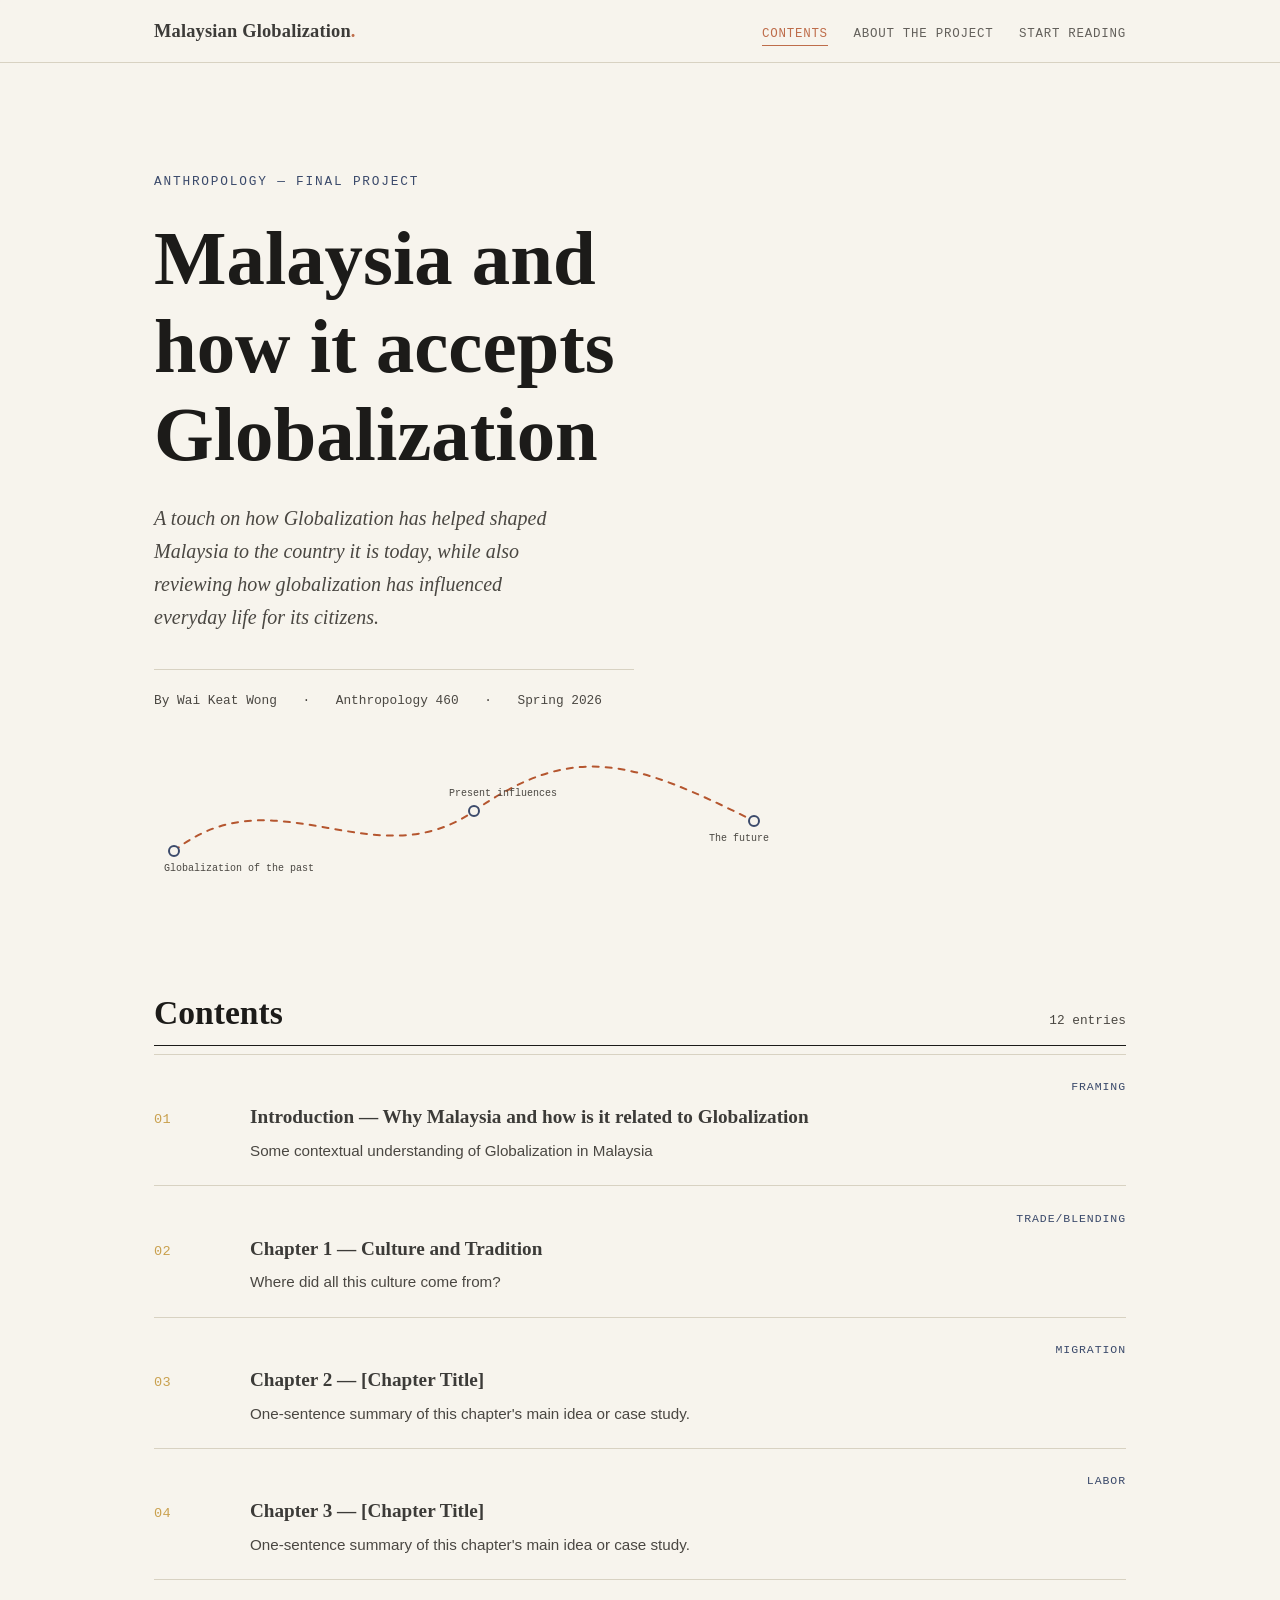
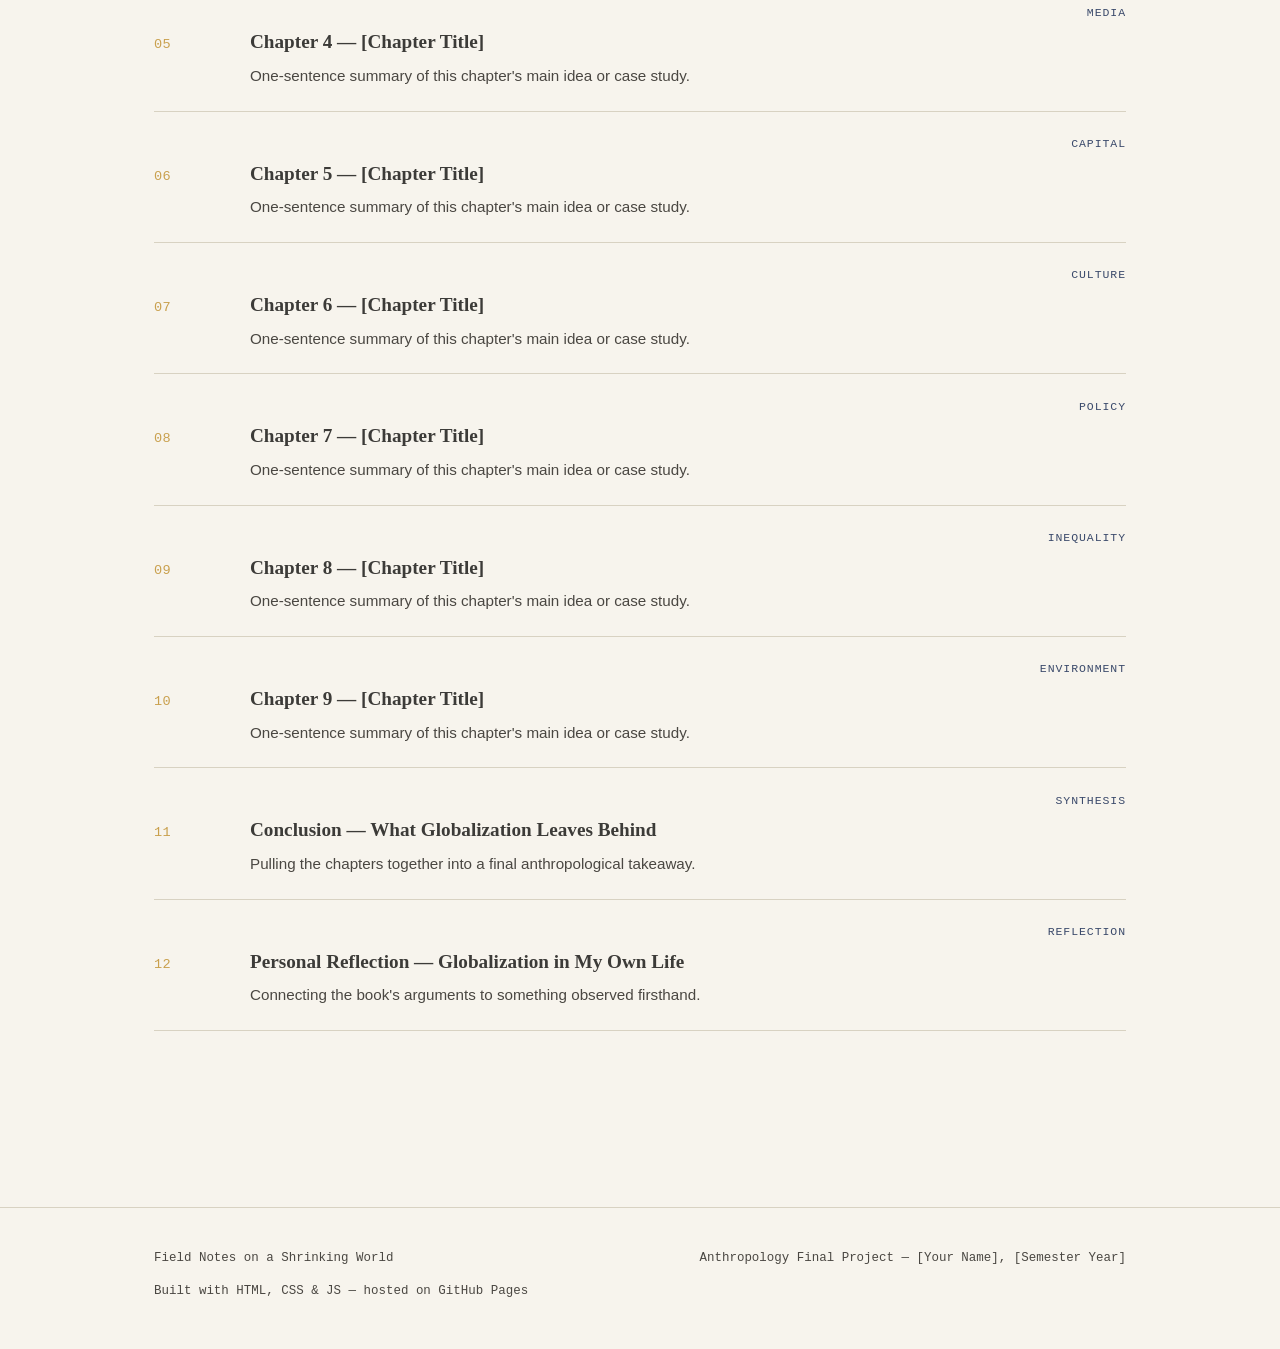
==== index.html @ 64d81453 "First Commit" ====
<!DOCTYPE html>
<html lang="en">
<head>
  <meta charset="UTF-8">
  <meta name="viewport" content="width=device-width, initial-scale=1.0">
  <title>Field Notes on a Shrinking World — A Globalization Reader</title>
  <meta name="description" content="An anthropology project tracing globalization through [Book Title], chapter by chapter.">
  <link rel="stylesheet" href="css/style.css">
</head>
<body>

  <!-- ============== HEADER ============== -->
  <header class="site-header">
    <div class="site-header__inner">
      <a href="index.html" class="site-header__mark">Malaysian Globalization<span>.</span></a>
      <nav class="site-nav" aria-label="Main navigation">
        <a href="index.html" aria-current="page">Contents</a>
        <a href="about.html">About the Project</a>
        <a href="pages/chapter-01.html">Start Reading</a>
      </nav>
    </div>
  </header>

  <!-- ============== HERO ============== -->
  <section class="hero">
    <span class="hero__eyebrow">Anthropology — Final Project</span>
    <h1>Malaysia and how it accepts Globalization</h1>
    <p class="lede">
      A touch on how Globalization has helped shaped Malaysia to the country it is today, while also reviewing how globalization
      has influenced everyday life for its citizens.
    </p>

    <div class="hero__meta">
      <span>By Wai Keat Wong</span>
      <span>·</span>
      <span>Anthropology 460</span>
      <span>·</span>
      <span>Spring 2026</span>
    </div>

    <!-- SIGNATURE ELEMENT: animated trade-route line.
         Purely decorative — replace stop labels with anything,
         or delete this whole .route-line-wrap block if you'd
         rather not have it. -->
    <div class="route-line-wrap">
      <svg class="route-line" viewBox="0 0 640 140" width="100%" height="140" aria-hidden="true">
        <path d="M 20 100 C 120 20, 220 130, 320 60 S 480 10, 600 70" />
        <circle cx="20" cy="100" r="5"></circle>
        <circle cx="320" cy="60" r="5"></circle>
        <circle cx="600" cy="70" r="5"></circle>
        <text x="10" y="120">Globalization of the past</text>
        <text x="295" y="45">Present influences</text>
        <text x="555" y="90">The future</text>
      </svg>
    </div>
  </section>

  <!-- ============== TABLE OF CONTENTS ============== -->
  <section class="toc">
    <div class="toc__heading">
      <h2>Contents</h2>
      <span class="toc__count">12 entries</span>
    </div>

    <div class="entry-list">

      <!-- ===========================================================
           ENTRY ROW TEMPLATE — copy this block for each chapter/post.
           - coord: any short label (page range, chapter no., date)
           - title: links to the post's html file in /pages/
           - dek: one-sentence summary of what the entry covers
           - tag: a short theme label (Trade, Migration, Media, etc.)
           =========================================================== */ -->

      <div class="entry-row">
        <span class="entry-row__coord">01</span>
        <div>
          <h3 class="entry-row__title"><a href="pages/chapter-01.html">Introduction — Why Malaysia and how is it related to Globalization</a></h3>
          <p class="entry-row__dek">Some contextual understanding of Globalization in Malaysia</p>
        </div>
        <span class="entry-row__tag">Framing</span>
      </div>

      <div class="entry-row">
        <span class="entry-row__coord">02</span>
        <div>
          <h3 class="entry-row__title"><a href="pages/chapter-02.html">Chapter 1 — Culture and Tradition</a></h3>
          <p class="entry-row__dek">Where did all this culture come from?</p>
        </div>
        <span class="entry-row__tag">Trade/Blending</span>
      </div>

      <div class="entry-row">
        <span class="entry-row__coord">03</span>
        <div>
          <h3 class="entry-row__title"><a href="pages/chapter-03.html">Chapter 2 — [Chapter Title]</a></h3>
          <p class="entry-row__dek">One-sentence summary of this chapter's main idea or case study.</p>
        </div>
        <span class="entry-row__tag">Migration</span>
      </div>

      <div class="entry-row">
        <span class="entry-row__coord">04</span>
        <div>
          <h3 class="entry-row__title"><a href="pages/chapter-04.html">Chapter 3 — [Chapter Title]</a></h3>
          <p class="entry-row__dek">One-sentence summary of this chapter's main idea or case study.</p>
        </div>
        <span class="entry-row__tag">Labor</span>
      </div>

      <div class="entry-row">
        <span class="entry-row__coord">05</span>
        <div>
          <h3 class="entry-row__title"><a href="pages/chapter-05.html">Chapter 4 — [Chapter Title]</a></h3>
          <p class="entry-row__dek">One-sentence summary of this chapter's main idea or case study.</p>
        </div>
        <span class="entry-row__tag">Media</span>
      </div>

      <div class="entry-row">
        <span class="entry-row__coord">06</span>
        <div>
          <h3 class="entry-row__title"><a href="pages/chapter-06.html">Chapter 5 — [Chapter Title]</a></h3>
          <p class="entry-row__dek">One-sentence summary of this chapter's main idea or case study.</p>
        </div>
        <span class="entry-row__tag">Capital</span>
      </div>

      <div class="entry-row">
        <span class="entry-row__coord">07</span>
        <div>
          <h3 class="entry-row__title"><a href="pages/chapter-07.html">Chapter 6 — [Chapter Title]</a></h3>
          <p class="entry-row__dek">One-sentence summary of this chapter's main idea or case study.</p>
        </div>
        <span class="entry-row__tag">Culture</span>
      </div>

      <div class="entry-row">
        <span class="entry-row__coord">08</span>
        <div>
          <h3 class="entry-row__title"><a href="pages/chapter-08.html">Chapter 7 — [Chapter Title]</a></h3>
          <p class="entry-row__dek">One-sentence summary of this chapter's main idea or case study.</p>
        </div>
        <span class="entry-row__tag">Policy</span>
      </div>

      <div class="entry-row">
        <span class="entry-row__coord">09</span>
        <div>
          <h3 class="entry-row__title"><a href="pages/chapter-09.html">Chapter 8 — [Chapter Title]</a></h3>
          <p class="entry-row__dek">One-sentence summary of this chapter's main idea or case study.</p>
        </div>
        <span class="entry-row__tag">Inequality</span>
      </div>

      <div class="entry-row">
        <span class="entry-row__coord">10</span>
        <div>
          <h3 class="entry-row__title"><a href="pages/chapter-10.html">Chapter 9 — [Chapter Title]</a></h3>
          <p class="entry-row__dek">One-sentence summary of this chapter's main idea or case study.</p>
        </div>
        <span class="entry-row__tag">Environment</span>
      </div>

      <div class="entry-row">
        <span class="entry-row__coord">11</span>
        <div>
          <h3 class="entry-row__title"><a href="pages/chapter-11.html">Conclusion — What Globalization Leaves Behind</a></h3>
          <p class="entry-row__dek">Pulling the chapters together into a final anthropological takeaway.</p>
        </div>
        <span class="entry-row__tag">Synthesis</span>
      </div>

      <div class="entry-row">
        <span class="entry-row__coord">12</span>
        <div>
          <h3 class="entry-row__title"><a href="pages/chapter-12.html">Personal Reflection — Globalization in My Own Life</a></h3>
          <p class="entry-row__dek">Connecting the book's arguments to something observed firsthand.</p>
        </div>
        <span class="entry-row__tag">Reflection</span>
      </div>

      <!-- Need more entries? Copy any .entry-row block above,
           paste it here, and update the coord/title/dek/tag/href. -->

    </div>
  </section>

  <!-- ============== FOOTER ============== -->
  <footer class="site-footer">
    <div class="wrap-wide">
      <span>Field Notes on a Shrinking World</span>
      <span>Anthropology Final Project — [Your Name], [Semester Year]</span>
      <span>Built with HTML, CSS &amp; JS — hosted on GitHub Pages</span>
    </div>
  </footer>

  <script src="js/main.js"></script>
</body>
</html>
---- css/style.css ----
/* ============================================================
   GLOBALIZATION FIELD JOURNAL — STYLESHEET
   ============================================================
   Everything you'll want to tweak lives in :root at the top.
   Change a color or font there and it updates everywhere.

   TABLE OF CONTENTS
   1. Design tokens (colors, fonts, spacing)
   2. Reset & base styles
   3. Layout (header, nav, footer, containers)
   4. Typography
   5. Hero section (homepage)
   6. Route line animation (the signature visual)
   7. Index rail (the side "coordinates" navigation)
   8. Entry / chapter cards
   9. Single post page styles
   10. Images & captions
   11. Pull quotes & callouts
   12. Footnotes & citations
   13. Responsive rules
   ============================================================ */


/* ---------- 1. DESIGN TOKENS ---------- */
:root {
  /* Colors — named after the subject: paper, ink, indigo dye, rust/spice, gold thread */
  --paper:        #F7F4ED;
  --paper-dim:    #EFEAE0;
  --ink:          #1C1B19;
  --ink-soft:     #4A4742;
  --indigo:       #3B4A6B;
  --indigo-deep:  #28334B;
  --rust:         #B5562F;
  --gold:         #C9A04E;
  --line:         #D8D2C2;

  /* Type */
  --font-display: "Iowan Old Style", "Palatino Linotype", Georgia, "Times New Roman", serif;
  --font-body:    "Avenir Next", "Segoe UI", Helvetica, Arial, sans-serif;
  --font-mono:    "JetBrains Mono", "Courier New", monospace;

  /* Type scale */
  --step-hero:    clamp(2.8rem, 6vw, 5.2rem);
  --step-h1:      clamp(2rem, 4vw, 3rem);
  --step-h2:      clamp(1.5rem, 2.8vw, 2.1rem);
  --step-h3:      1.3rem;
  --step-body:    1.08rem;
  --step-small:   0.85rem;

  /* Spacing */
  --gutter:       clamp(1.5rem, 5vw, 4rem);
  --max-width:    760px;
  --max-width-wide: 1100px;

  /* Misc */
  --radius:       2px;
  --speed:        0.3s;
}

/* Respect reduced-motion preference */
@media (prefers-reduced-motion: reduce) {
  *, *::before, *::after {
    animation-duration: 0.001ms !important;
    animation-iteration-count: 1 !important;
    transition-duration: 0.001ms !important;
    scroll-behavior: auto !important;
  }
}


/* ---------- 2. RESET & BASE ---------- */
* { margin: 0; padding: 0; box-sizing: border-box; }

html {
  scroll-behavior: smooth;
}

body {
  background: var(--paper);
  color: var(--ink);
  font-family: var(--font-body);
  font-size: var(--step-body);
  line-height: 1.65;
  -webkit-font-smoothing: antialiased;
}

img { max-width: 100%; display: block; }

a {
  color: var(--indigo);
  text-decoration: none;
  border-bottom: 1px solid currentColor;
  opacity: 0.85;
  transition: opacity var(--speed);
}
a:hover, a:focus-visible { opacity: 1; }

/* Visible focus ring for keyboard nav — accessibility floor */
a:focus-visible,
button:focus-visible,
[tabindex]:focus-visible {
  outline: 2px solid var(--rust);
  outline-offset: 3px;
}

ul, ol { list-style: none; }


/* ---------- 3. LAYOUT ---------- */
.wrap {
  max-width: var(--max-width);
  margin: 0 auto;
  padding: 0 var(--gutter);
}

.wrap-wide {
  max-width: var(--max-width-wide);
  margin: 0 auto;
  padding: 0 var(--gutter);
}

/* Site header */
.site-header {
  position: sticky;
  top: 0;
  z-index: 50;
  background: rgba(247, 244, 237, 0.92);
  backdrop-filter: blur(6px);
  border-bottom: 1px solid var(--line);
}

.site-header__inner {
  max-width: var(--max-width-wide);
  margin: 0 auto;
  padding: 1rem var(--gutter);
  display: flex;
  align-items: baseline;
  justify-content: space-between;
  gap: 1rem;
}

.site-header__mark {
  font-family: var(--font-display);
  font-size: 1.15rem;
  font-weight: 600;
  letter-spacing: 0.01em;
  color: var(--ink);
  border-bottom: none;
}
.site-header__mark span {
  color: var(--rust);
}

.site-nav {
  display: flex;
  gap: 1.6rem;
  font-family: var(--font-mono);
  font-size: 0.78rem;
  letter-spacing: 0.06em;
  text-transform: uppercase;
}
.site-nav a {
  color: var(--ink-soft);
  border-bottom: 1px solid transparent;
}
.site-nav a:hover,
.site-nav a[aria-current="page"] {
  color: var(--rust);
  border-bottom-color: var(--rust);
}

/* Footer */
.site-footer {
  border-top: 1px solid var(--line);
  margin-top: 6rem;
  padding: 2.5rem var(--gutter) 3rem;
  font-family: var(--font-mono);
  font-size: 0.78rem;
  color: var(--ink-soft);
}
.site-footer .wrap-wide {
  display: flex;
  flex-wrap: wrap;
  gap: 0.75rem 2rem;
  justify-content: space-between;
}


/* ---------- 4. TYPOGRAPHY ---------- */
h1, h2, h3, h4 {
  font-family: var(--font-display);
  color: var(--ink);
  line-height: 1.15;
  font-weight: 600;
}

h1 { font-size: var(--step-h1); margin-bottom: 1rem; }
h2 {
  font-size: var(--step-h2);
  margin: 2.6rem 0 1rem;
  padding-top: 0.4rem;
}
h3 { font-size: var(--step-h3); margin: 1.8rem 0 0.6rem; }

p { margin-bottom: 1.3rem; }
p:last-child { margin-bottom: 0; }

.eyebrow {
  font-family: var(--font-mono);
  font-size: 0.78rem;
  letter-spacing: 0.12em;
  text-transform: uppercase;
  color: var(--rust);
  display: block;
  margin-bottom: 0.6rem;
}

.lede {
  font-size: 1.25rem;
  color: var(--ink-soft);
  font-family: var(--font-display);
  font-style: italic;
}


/* ---------- 5. HERO (homepage) ---------- */
.hero {
  position: relative;
  padding: clamp(4rem, 12vh, 7rem) var(--gutter) clamp(3rem, 8vh, 5rem);
  max-width: var(--max-width-wide);
  margin: 0 auto;
  overflow: hidden;
}

.hero__eyebrow {
  font-family: var(--font-mono);
  font-size: 0.8rem;
  letter-spacing: 0.14em;
  text-transform: uppercase;
  color: var(--indigo);
  margin-bottom: 1.4rem;
  display: block;
}

.hero h1 {
  font-size: var(--step-hero);
  max-width: 14ch;
  margin-bottom: 1.4rem;
}

.hero p.lede {
  max-width: 42ch;
  margin-bottom: 2.2rem;
}

.hero__meta {
  display: flex;
  flex-wrap: wrap;
  gap: 0.4rem 1.6rem;
  font-family: var(--font-mono);
  font-size: 0.8rem;
  color: var(--ink-soft);
  border-top: 1px solid var(--line);
  padding-top: 1.2rem;
  max-width: 30rem;
}


/* ---------- 6. ROUTE LINE (signature animation) ----------
   An SVG path that draws itself on load, like a trade route
   being traced across a map. Lives behind/beside the hero text. */
.route-line-wrap {
  margin-top: 2.5rem;
  max-width: 640px;
}

.route-line path {
  fill: none;
  stroke: var(--rust);
  stroke-width: 2;
  stroke-linecap: round;
  stroke-dasharray: 6 7;
  stroke-dashoffset: 1000;
  animation: draw-route 2.6s ease-out forwards;
}

.route-line circle {
  fill: var(--paper);
  stroke: var(--indigo);
  stroke-width: 2;
  opacity: 0;
  animation: fade-in-dot 0.4s ease-out forwards;
}
.route-line circle:nth-of-type(1) { animation-delay: 0.1s; }
.route-line circle:nth-of-type(2) { animation-delay: 1.2s; }
.route-line circle:nth-of-type(3) { animation-delay: 2.3s; }

.route-line text {
  font-family: var(--font-mono);
  font-size: 10px;
  fill: var(--ink-soft);
  opacity: 0;
  animation: fade-in-dot 0.4s ease-out forwards;
}
.route-line text:nth-of-type(1) { animation-delay: 0.3s; }
.route-line text:nth-of-type(2) { animation-delay: 1.4s; }
.route-line text:nth-of-type(3) { animation-delay: 2.5s; }

@keyframes draw-route {
  to { stroke-dashoffset: 0; }
}
@keyframes fade-in-dot {
  to { opacity: 1; }
}


/* ---------- 7. INDEX RAIL (side coordinates nav) ----------
   A running list of entries down the side of the page, styled
   like longitude/latitude markers or a card catalog. Used on
   the homepage / table of contents. */
.toc {
  max-width: var(--max-width-wide);
  margin: 0 auto;
  padding: 1rem var(--gutter) 5rem;
}

.toc__heading {
  display: flex;
  align-items: baseline;
  justify-content: space-between;
  border-bottom: 1px solid var(--ink);
  padding-bottom: 0.8rem;
  margin-bottom: 0.5rem;
}
.toc__heading h2 { margin: 0; }
.toc__count {
  font-family: var(--font-mono);
  font-size: 0.8rem;
  color: var(--ink-soft);
}

.entry-list {
  border-top: 1px solid var(--line);
}

.entry-row {
  display: grid;
  grid-template-columns: 4.5rem 1fr auto;
  gap: 1.5rem;
  align-items: baseline;
  padding: 1.4rem 0;
  border-bottom: 1px solid var(--line);
  transition: padding-left var(--speed);
}

.entry-row:hover {
  padding-left: 0.5rem;
  border-bottom-color: var(--rust);
}

.entry-row__coord {
  font-family: var(--font-mono);
  font-size: 0.85rem;
  color: var(--gold);
  letter-spacing: 0.02em;
}

.entry-row__title {
  font-family: var(--font-display);
  font-size: 1.2rem;
  color: var(--ink);
}
.entry-row__title a {
  border-bottom: none;
  color: inherit;
}
.entry-row__title a:hover { color: var(--rust); }

.entry-row__dek {
  font-size: 0.95rem;
  color: var(--ink-soft);
  margin-top: 0.3rem;
  max-width: 56ch;
}

.entry-row__tag {
  font-family: var(--font-mono);
  font-size: 0.72rem;
  letter-spacing: 0.08em;
  text-transform: uppercase;
  color: var(--indigo);
  white-space: nowrap;
  align-self: start;
}


/* ---------- 8. ENTRY CARDS (alt. grid display, optional) ---------- */
.card-grid {
  display: grid;
  grid-template-columns: repeat(auto-fit, minmax(260px, 1fr));
  gap: 2rem;
  margin: 2rem 0;
}

.card {
  border: 1px solid var(--line);
  background: var(--paper-dim);
  padding: 1.6rem;
  transition: transform var(--speed), box-shadow var(--speed);
}
.card:hover {
  transform: translateY(-3px);
  box-shadow: 0 10px 24px -12px rgba(28, 27, 25, 0.25);
}
.card__tag {
  font-family: var(--font-mono);
  font-size: 0.72rem;
  color: var(--rust);
  text-transform: uppercase;
  letter-spacing: 0.08em;
}
.card h3 { margin-top: 0.5rem; }
.card p { font-size: 0.95rem; color: var(--ink-soft); }


/* ---------- 9. SINGLE POST PAGE ---------- */
.post-header {
  max-width: var(--max-width);
  margin: 0 auto;
  padding: 3rem var(--gutter) 2rem;
  border-bottom: 1px solid var(--line);
}

.post-header__nav {
  font-family: var(--font-mono);
  font-size: 0.78rem;
  color: var(--ink-soft);
  margin-bottom: 1.6rem;
}

.post-header h1 { font-size: var(--step-h1); }

.post-meta {
  display: flex;
  flex-wrap: wrap;
  gap: 0.4rem 1.4rem;
  font-family: var(--font-mono);
  font-size: 0.8rem;
  color: var(--ink-soft);
  margin-top: 1.2rem;
}

.post-body {
  max-width: var(--max-width);
  margin: 0 auto;
  padding: 2.5rem var(--gutter) 4rem;
}

.post-body p,
.post-body li {
  font-size: var(--step-body);
}

.post-body ul,
.post-body ol {
  margin: 0 0 1.3rem 0;
  padding-left: 1.4rem;
}
.post-body ul { list-style: disc; }
.post-body ol { list-style: decimal; }

/* prev/next pager between chapters */
.post-pager {
  max-width: var(--max-width);
  margin: 0 auto;
  padding: 2rem var(--gutter) 4rem;
  display: flex;
  justify-content: space-between;
  gap: 1.5rem;
  border-top: 1px solid var(--line);
}

.pager-link {
  flex: 1;
  font-family: var(--font-mono);
  font-size: 0.78rem;
}
.pager-link span {
  display: block;
  text-transform: uppercase;
  letter-spacing: 0.08em;
  color: var(--ink-soft);
  margin-bottom: 0.4rem;
  font-size: 0.7rem;
}
.pager-link a {
  border-bottom: none;
  font-family: var(--font-display);
  font-size: 1.05rem;
  color: var(--ink);
}
.pager-link a:hover { color: var(--rust); }
.pager-link--next { text-align: right; }


/* ---------- 10. IMAGES & CAPTIONS ---------- */
figure {
  margin: 2.4rem 0;
}
figure img {
  width: 100%;
  border: 1px solid var(--line);
}
figcaption {
  font-family: var(--font-mono);
  font-size: 0.78rem;
  color: var(--ink-soft);
  margin-top: 0.6rem;
  line-height: 1.5;
}
figcaption::before {
  content: "FIG. — ";
  color: var(--rust);
}

/* full-bleed-ish wide image inside a normal-width post */
figure.figure--wide {
  max-width: var(--max-width-wide);
  margin-left: 50%;
  transform: translateX(-50%);
}


/* ---------- 11. PULL QUOTES & CALLOUTS ---------- */
blockquote {
  margin: 2.4rem 0;
  padding: 0.4rem 0 0.4rem 1.6rem;
  border-left: 3px solid var(--rust);
  font-family: var(--font-display);
  font-size: 1.3rem;
  font-style: italic;
  color: var(--indigo-deep);
}
blockquote cite {
  display: block;
  margin-top: 0.6rem;
  font-family: var(--font-mono);
  font-size: 0.78rem;
  font-style: normal;
  color: var(--ink-soft);
}

.callout {
  background: var(--paper-dim);
  border: 1px solid var(--line);
  border-left: 3px solid var(--indigo);
  padding: 1.4rem 1.6rem;
  margin: 2.2rem 0;
  font-size: 0.98rem;
}
.callout__label {
  font-family: var(--font-mono);
  font-size: 0.72rem;
  text-transform: uppercase;
  letter-spacing: 0.08em;
  color: var(--indigo);
  display: block;
  margin-bottom: 0.5rem;
}


/* ---------- 12. FOOTNOTES & CITATIONS ---------- */
.footnotes {
  margin-top: 3rem;
  padding-top: 1.6rem;
  border-top: 1px solid var(--line);
  font-size: 0.88rem;
  color: var(--ink-soft);
}
.footnotes h2 {
  font-size: 1rem;
  font-family: var(--font-mono);
  text-transform: uppercase;
  letter-spacing: 0.08em;
  margin-bottom: 1rem;
}
.footnotes ol {
  list-style: decimal;
  padding-left: 1.3rem;
}
.footnotes li { margin-bottom: 0.6rem; }

sup.footnote-ref a {
  border-bottom: none;
  color: var(--rust);
  font-weight: 600;
}


/* ---------- READING PROGRESS BAR (post pages) ---------- */
#reading-progress {
  position: fixed;
  top: 0;
  left: 0;
  height: 3px;
  width: 0%;
  background: var(--rust);
  z-index: 100;
  transition: width 0.1s linear;
}


/* ---------- 13. RESPONSIVE ---------- */
@media (max-width: 640px) {
  .site-header__inner { flex-wrap: wrap; gap: 0.6rem; }
  .site-nav { gap: 1rem; font-size: 0.72rem; flex-wrap: wrap; }

  .entry-row {
    grid-template-columns: 1fr;
    gap: 0.3rem;
  }
  .entry-row__tag { display: none; }

  .post-pager { flex-direction: column; }
  .pager-link--next { text-align: left; }

  blockquote { font-size: 1.1rem; }
}
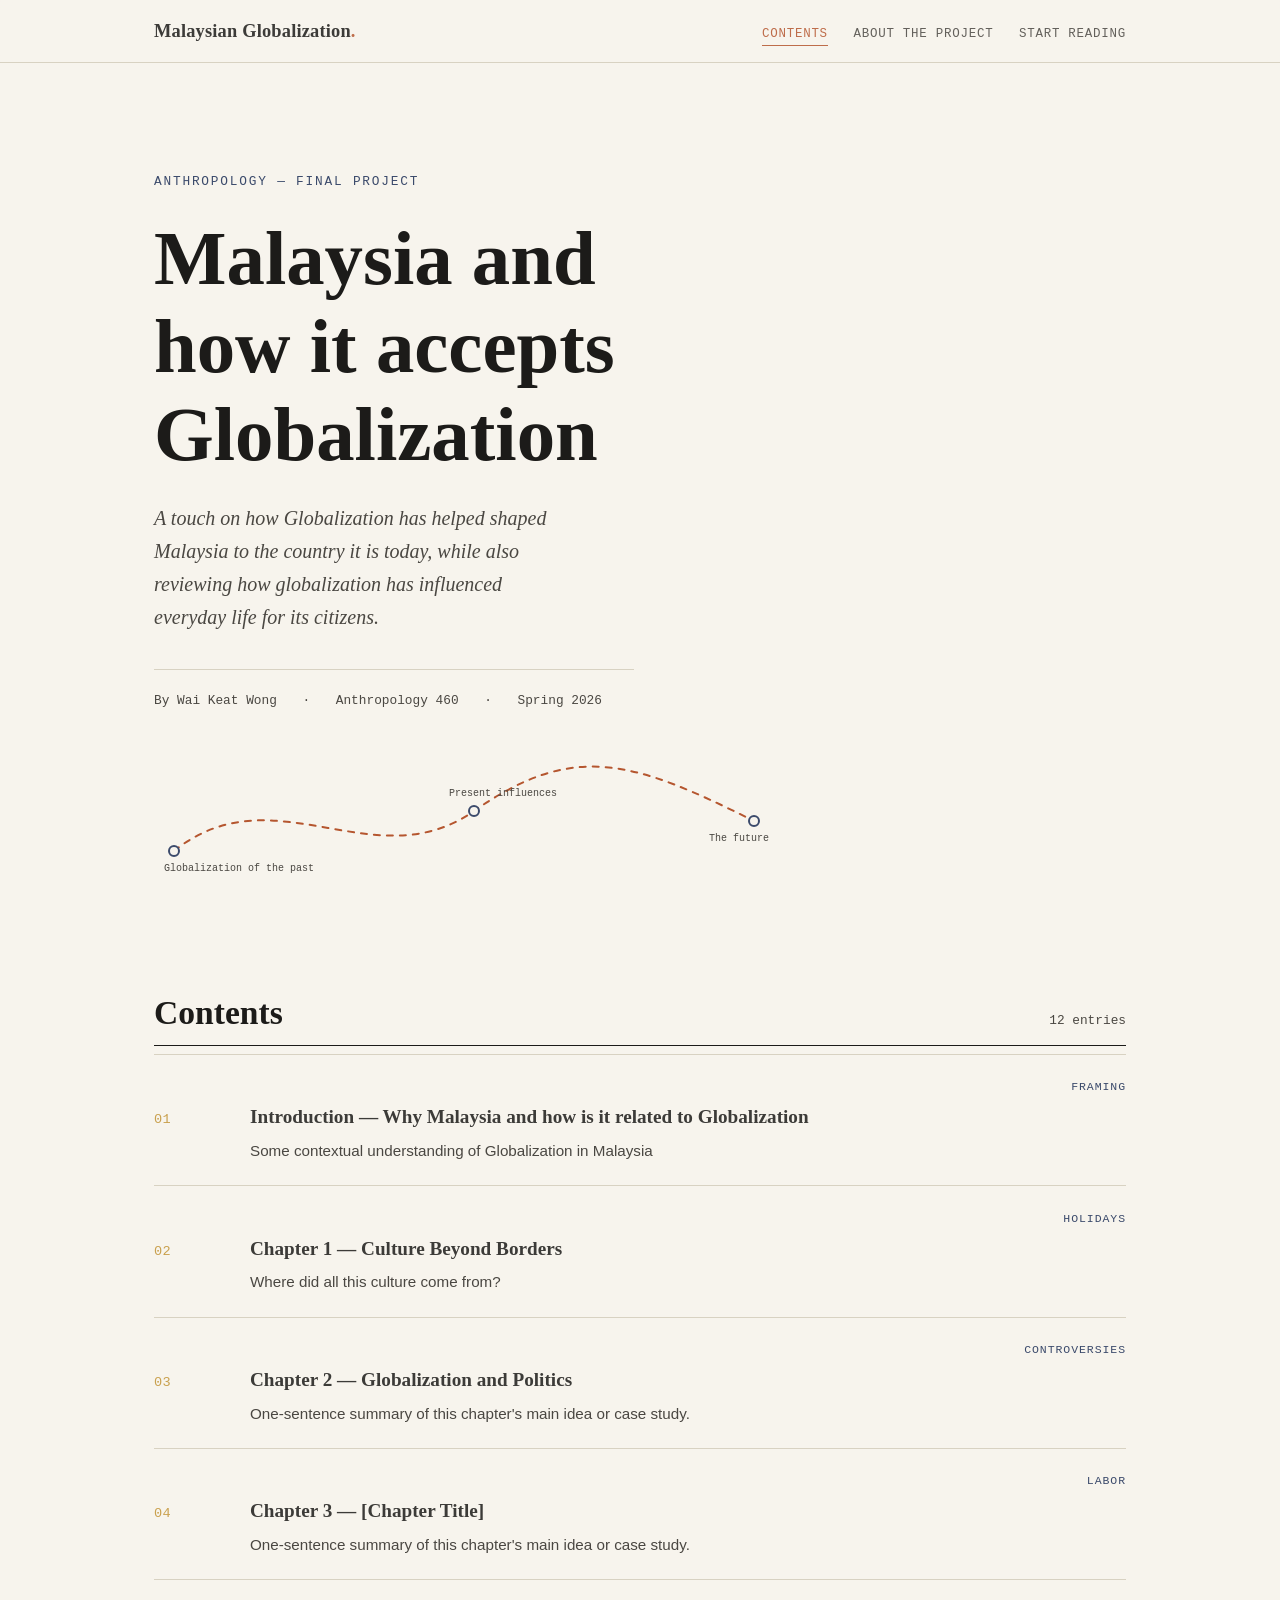
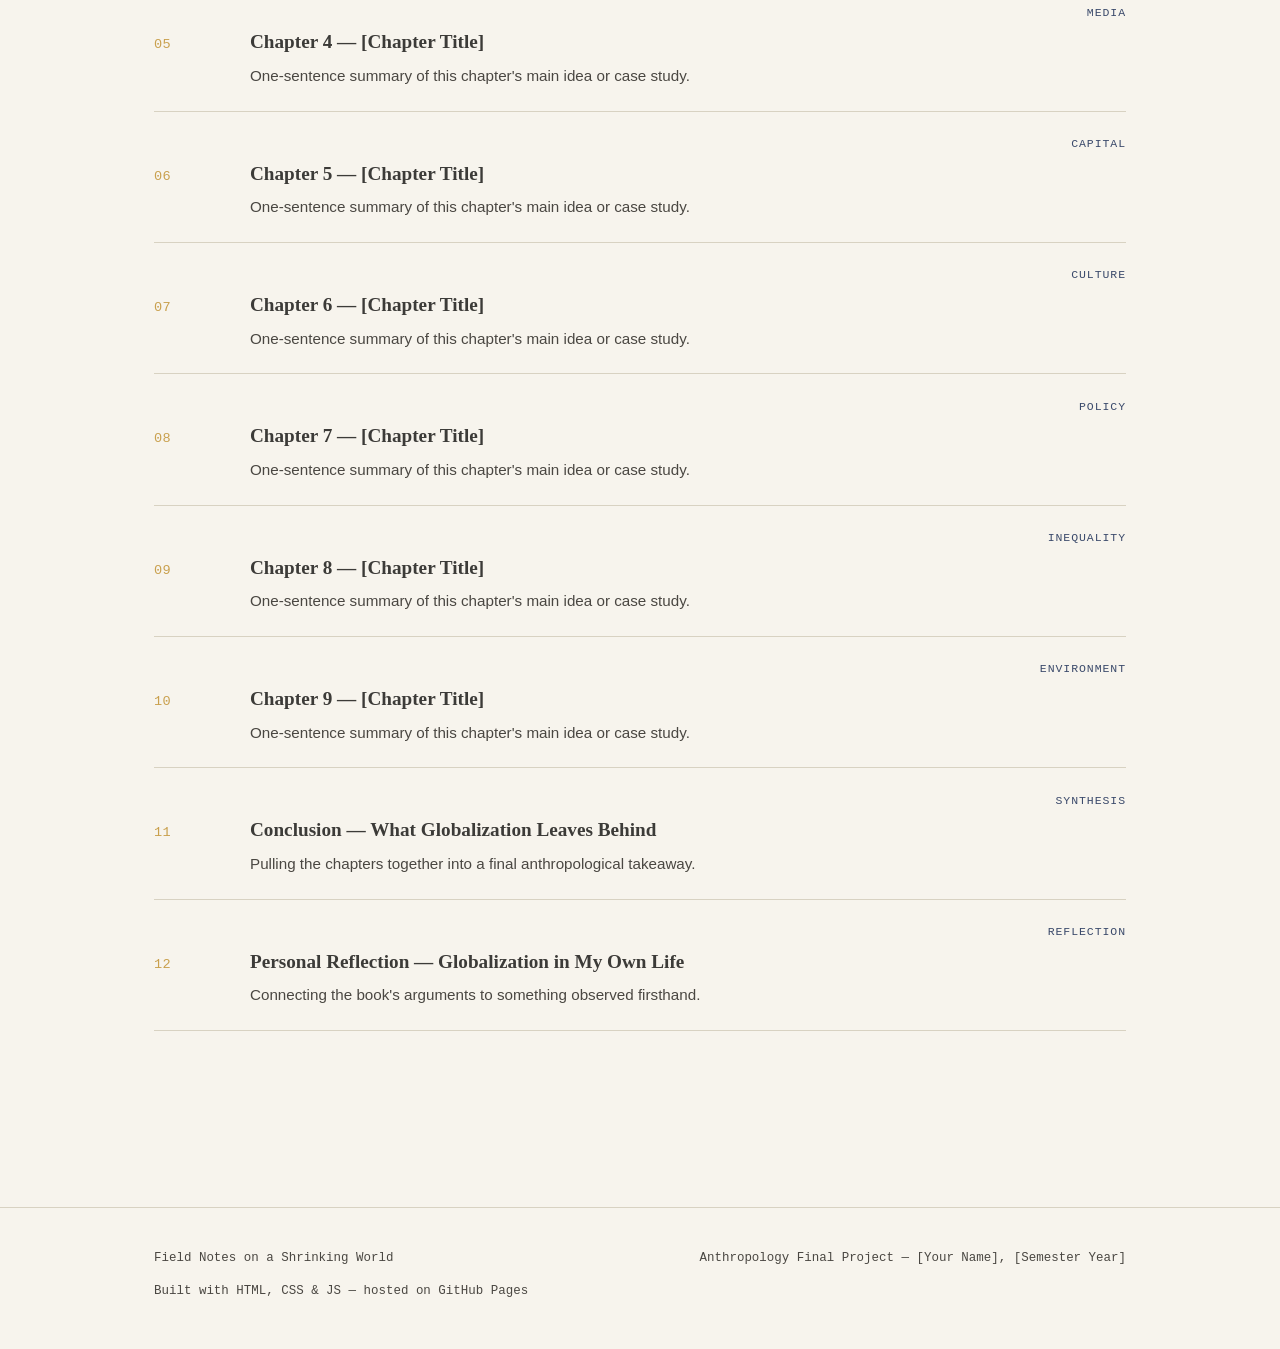
==== commit 11a70247: "About like 20% done" ====
--- a/index.html
+++ b/index.html
@@ -84,19 +84,19 @@
       <div class="entry-row">
         <span class="entry-row__coord">02</span>
         <div>
-          <h3 class="entry-row__title"><a href="pages/chapter-02.html">Chapter 1 — Culture and Tradition</a></h3>
+          <h3 class="entry-row__title"><a href="pages/chapter-02.html">Chapter 1 — Culture Beyond Borders</a></h3>
           <p class="entry-row__dek">Where did all this culture come from?</p>
         </div>
-        <span class="entry-row__tag">Trade/Blending</span>
+        <span class="entry-row__tag">Holidays</span>
       </div>
 
       <div class="entry-row">
         <span class="entry-row__coord">03</span>
         <div>
-          <h3 class="entry-row__title"><a href="pages/chapter-03.html">Chapter 2 — [Chapter Title]</a></h3>
-          <p class="entry-row__dek">One-sentence summary of this chapter's main idea or case study.</p>
-        </div>
-        <span class="entry-row__tag">Migration</span>
+          <h3 class="entry-row__title"><a href="pages/chapter-03.html">Chapter 2 — Globalization and Politics</a></h3>
+          <p class="entry-row__dek">One-sentence summary of this chapter's main idea or case study.</p>
+        </div>
+        <span class="entry-row__tag">Controversies</span>
       </div>
 
       <div class="entry-row">
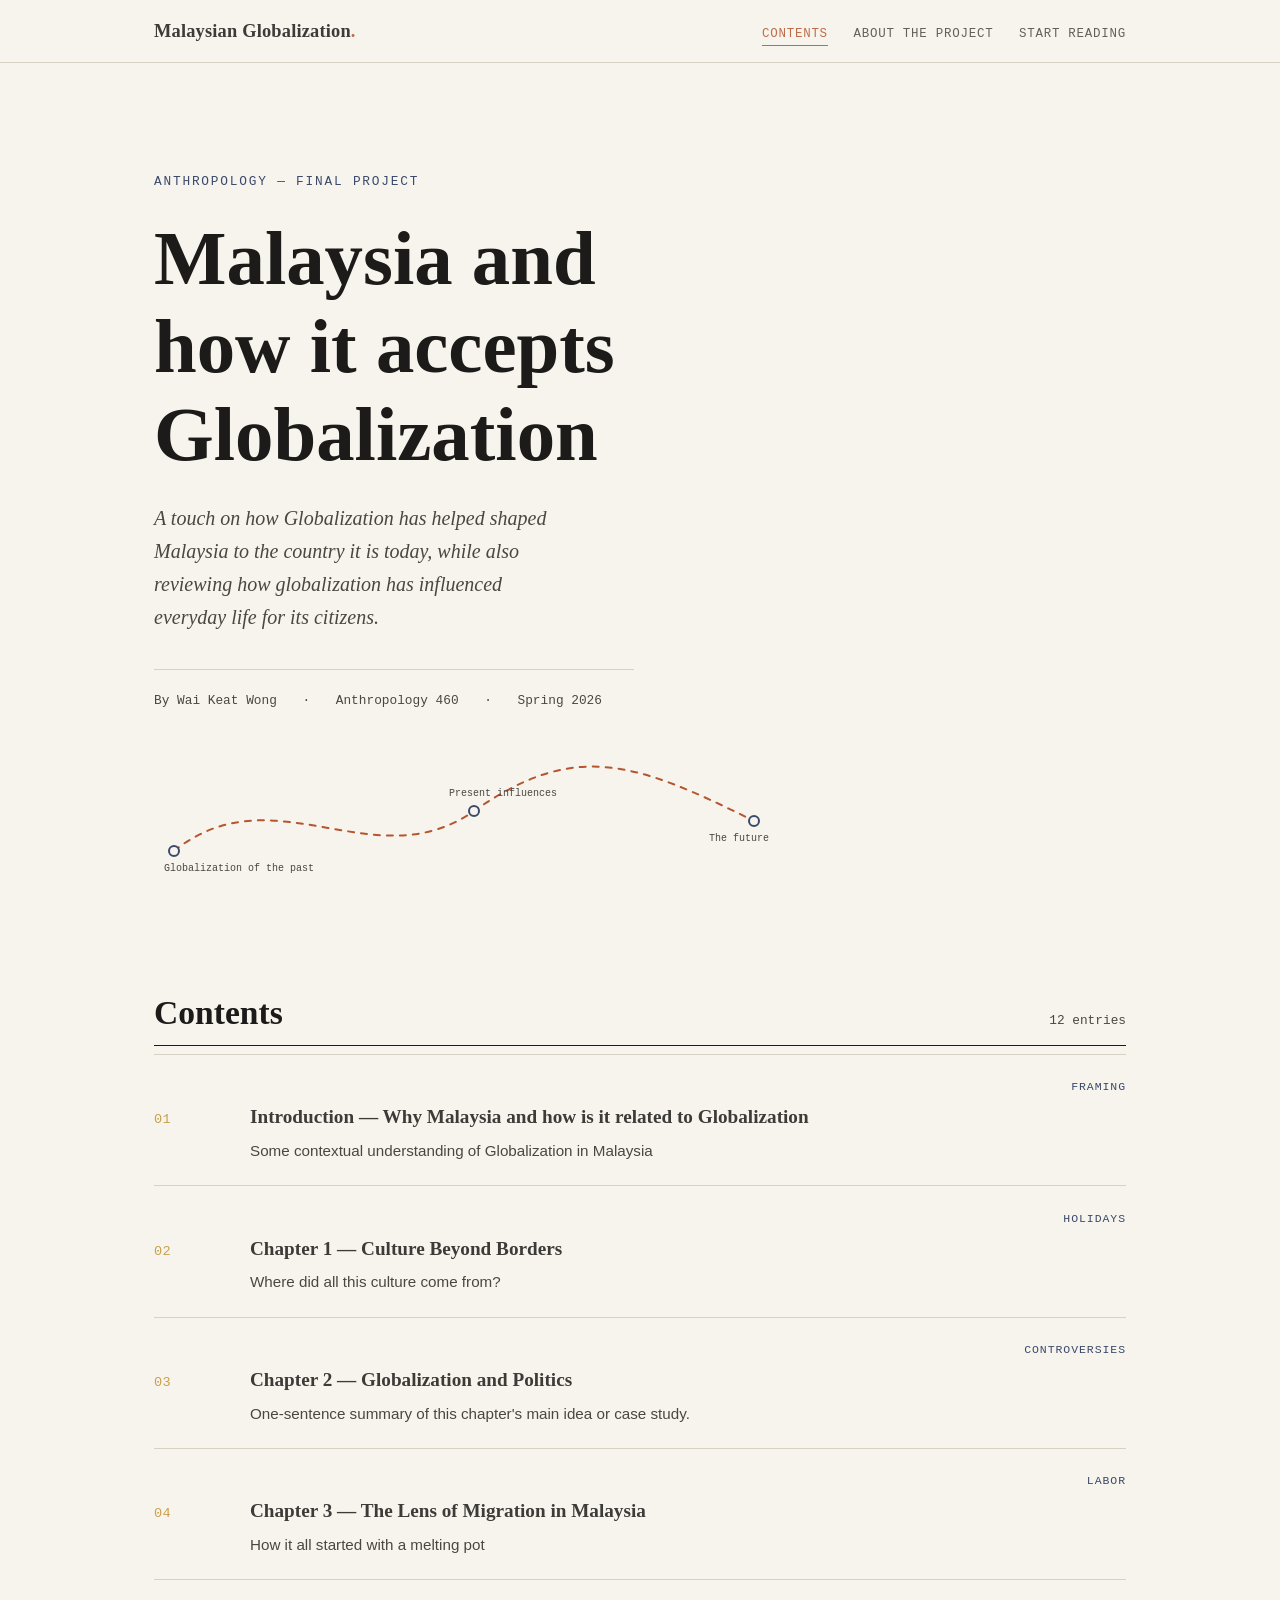
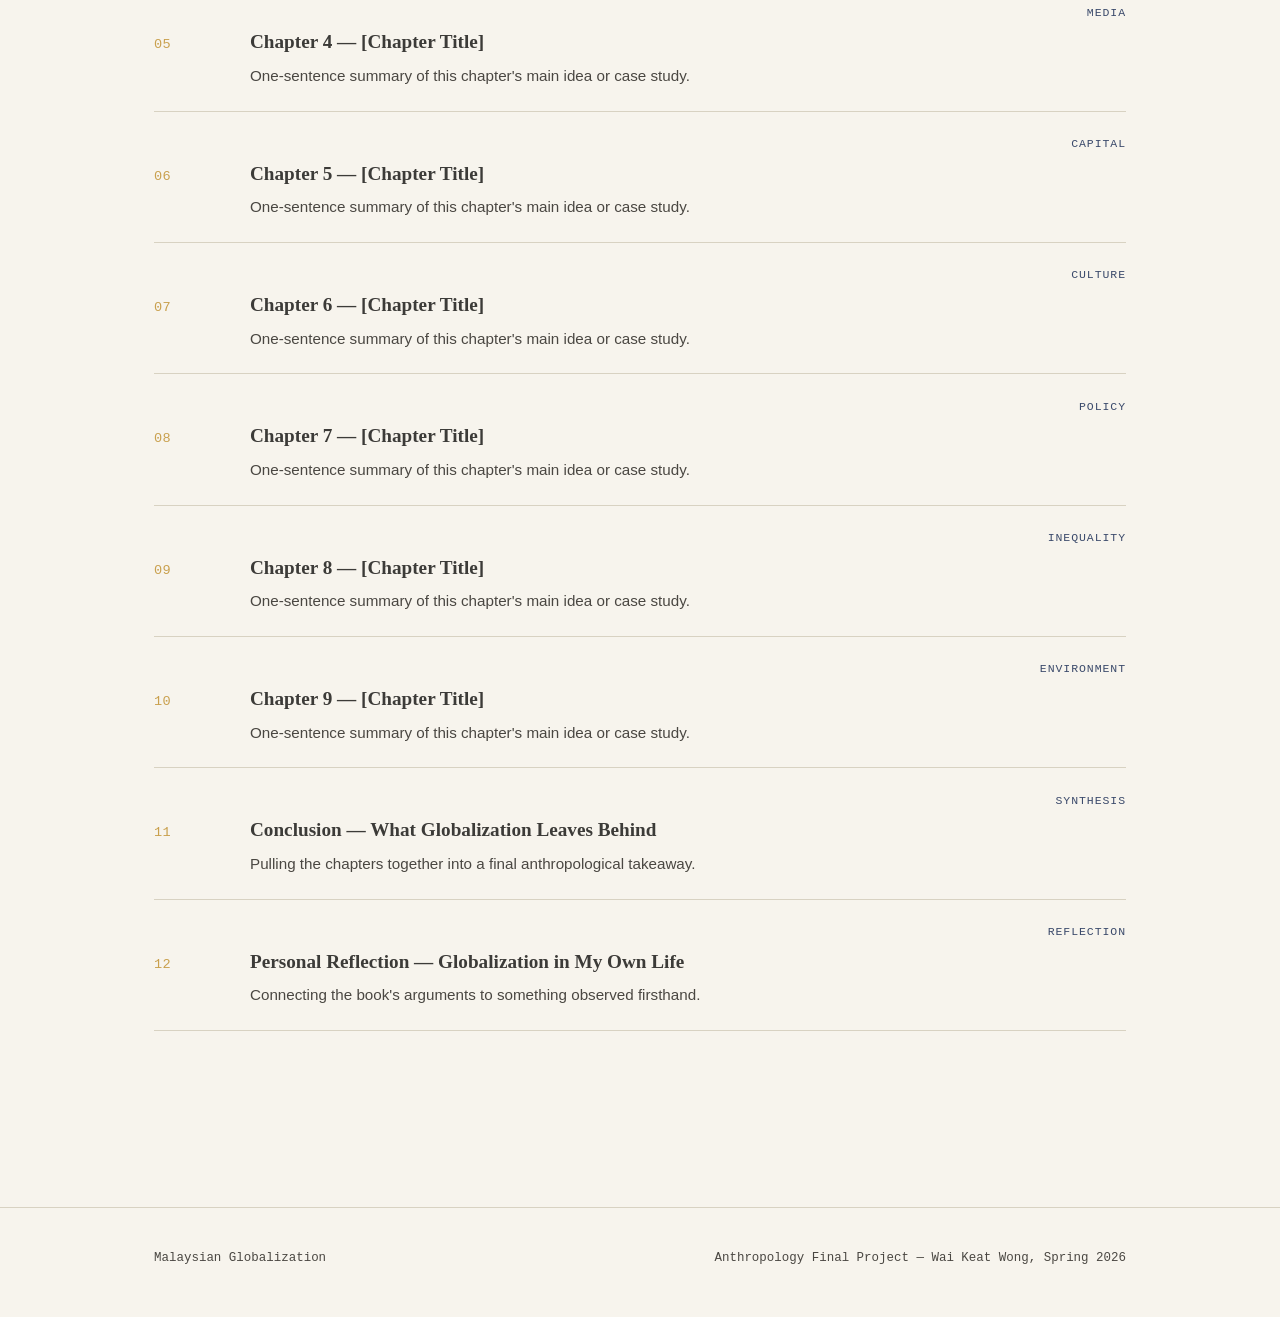
==== commit 796a8ef3: "30% done" ====
--- a/index.html
+++ b/index.html
@@ -102,8 +102,8 @@
       <div class="entry-row">
         <span class="entry-row__coord">04</span>
         <div>
-          <h3 class="entry-row__title"><a href="pages/chapter-04.html">Chapter 3 — [Chapter Title]</a></h3>
-          <p class="entry-row__dek">One-sentence summary of this chapter's main idea or case study.</p>
+          <h3 class="entry-row__title"><a href="pages/chapter-04.html">Chapter 3 — The Lens of Migration in Malaysia</a></h3>
+          <p class="entry-row__dek">How it all started with a melting pot</p>
         </div>
         <span class="entry-row__tag">Labor</span>
       </div>
@@ -180,18 +180,14 @@
         <span class="entry-row__tag">Reflection</span>
       </div>
 
-      <!-- Need more entries? Copy any .entry-row block above,
-           paste it here, and update the coord/title/dek/tag/href. -->
-
     </div>
   </section>
 
   <!-- ============== FOOTER ============== -->
   <footer class="site-footer">
     <div class="wrap-wide">
-      <span>Field Notes on a Shrinking World</span>
-      <span>Anthropology Final Project — [Your Name], [Semester Year]</span>
-      <span>Built with HTML, CSS &amp; JS — hosted on GitHub Pages</span>
+      <span>Malaysian Globalization</span>
+      <span>Anthropology Final Project — Wai Keat Wong, Spring 2026</span>
     </div>
   </footer>
 
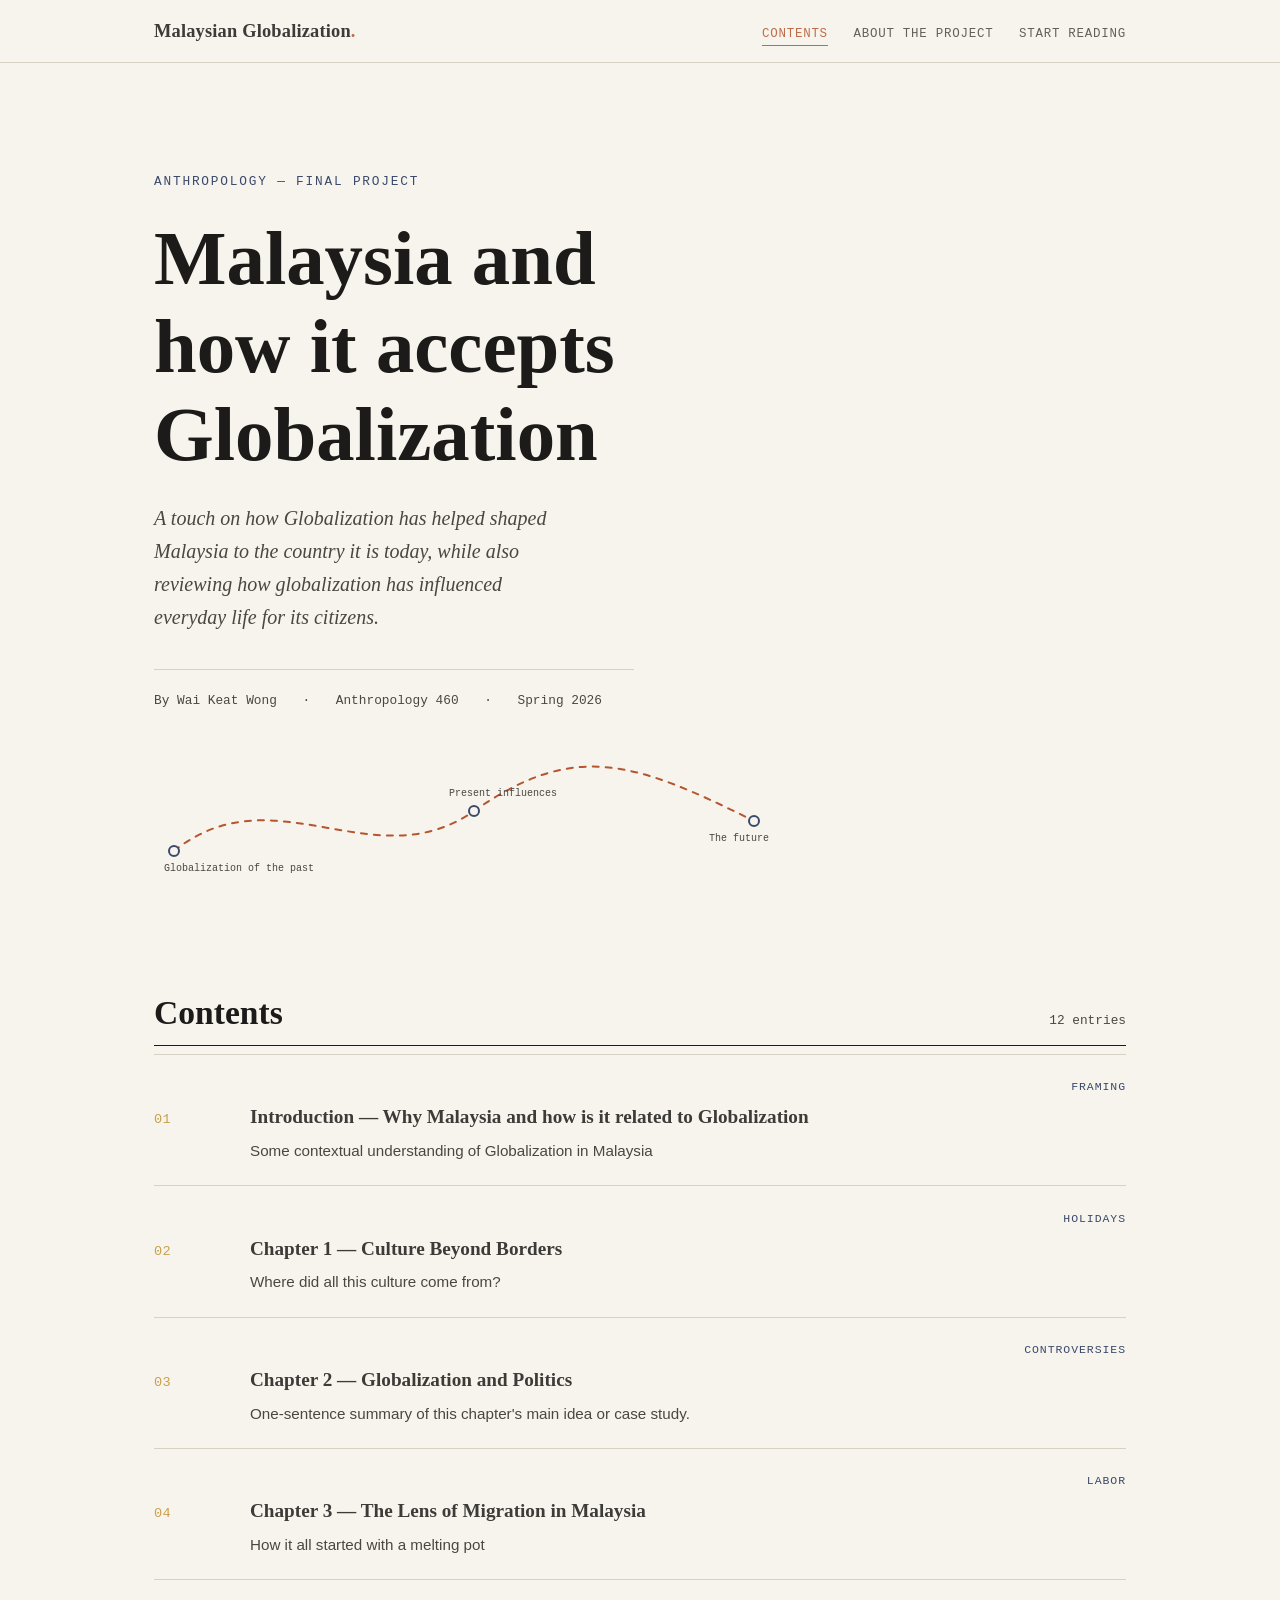
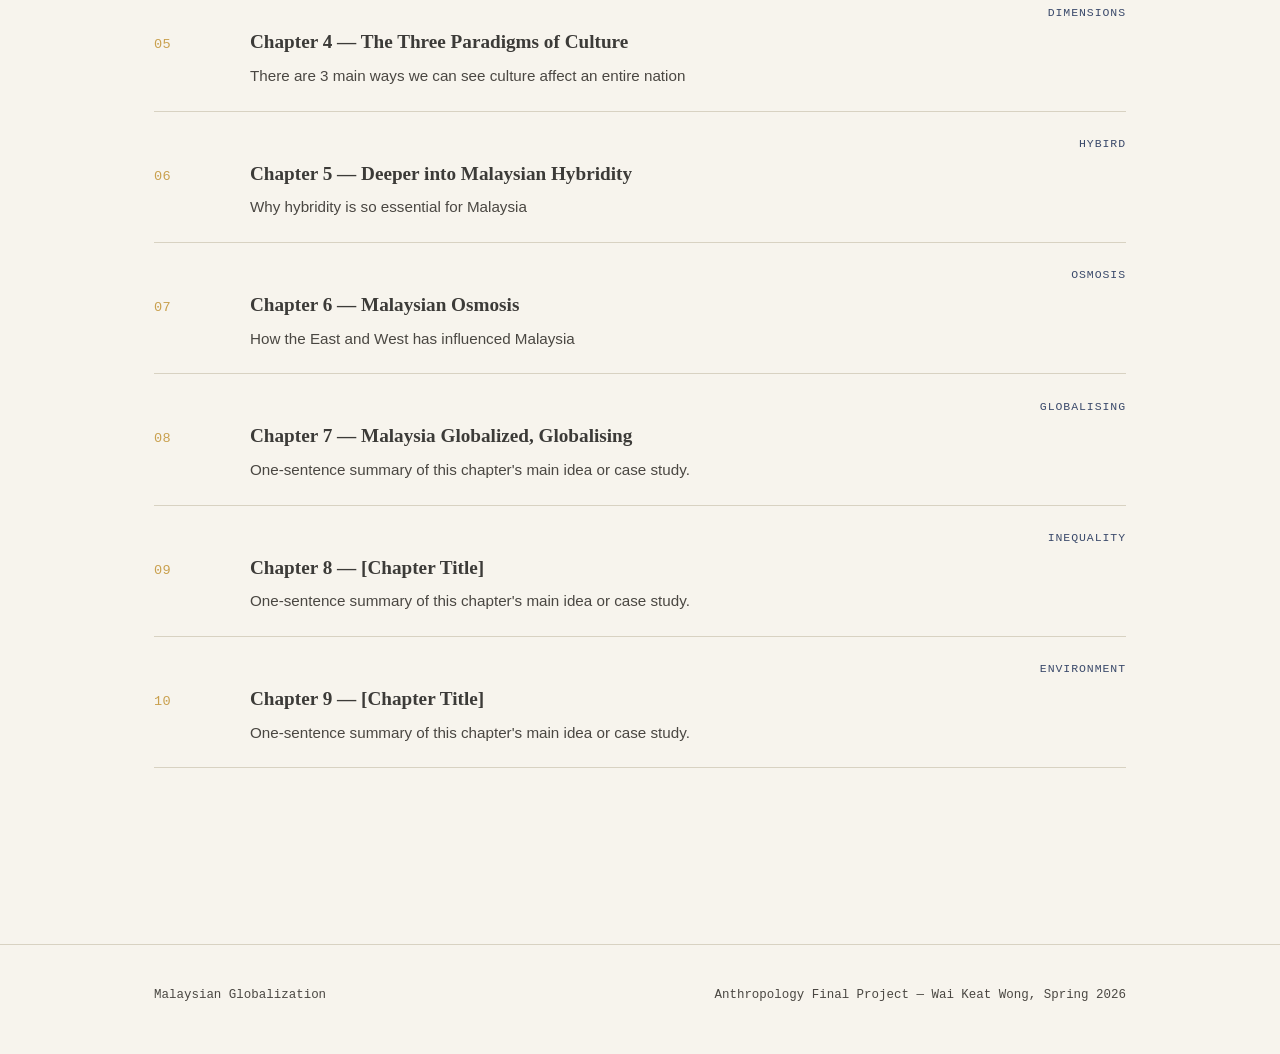
==== commit 9b35e593: "80% done" ====
--- a/index.html
+++ b/index.html
@@ -64,13 +64,6 @@
 
     <div class="entry-list">
 
-      <!-- ===========================================================
-           ENTRY ROW TEMPLATE — copy this block for each chapter/post.
-           - coord: any short label (page range, chapter no., date)
-           - title: links to the post's html file in /pages/
-           - dek: one-sentence summary of what the entry covers
-           - tag: a short theme label (Trade, Migration, Media, etc.)
-           =========================================================== */ -->
 
       <div class="entry-row">
         <span class="entry-row__coord">01</span>
@@ -111,37 +104,37 @@
       <div class="entry-row">
         <span class="entry-row__coord">05</span>
         <div>
-          <h3 class="entry-row__title"><a href="pages/chapter-05.html">Chapter 4 — [Chapter Title]</a></h3>
-          <p class="entry-row__dek">One-sentence summary of this chapter's main idea or case study.</p>
+          <h3 class="entry-row__title"><a href="pages/chapter-05.html">Chapter 4 — The Three Paradigms of Culture</a></h3>
+          <p class="entry-row__dek">There are 3 main ways we can see culture affect an entire nation</p>
         </div>
-        <span class="entry-row__tag">Media</span>
+        <span class="entry-row__tag">Dimensions</span>
       </div>
 
       <div class="entry-row">
         <span class="entry-row__coord">06</span>
         <div>
-          <h3 class="entry-row__title"><a href="pages/chapter-06.html">Chapter 5 — [Chapter Title]</a></h3>
-          <p class="entry-row__dek">One-sentence summary of this chapter's main idea or case study.</p>
+          <h3 class="entry-row__title"><a href="pages/chapter-06.html">Chapter 5 — Deeper into Malaysian Hybridity</a></h3>
+          <p class="entry-row__dek">Why hybridity is so essential for Malaysia</p>
         </div>
-        <span class="entry-row__tag">Capital</span>
+        <span class="entry-row__tag">Hybird</span>
       </div>
 
       <div class="entry-row">
         <span class="entry-row__coord">07</span>
         <div>
-          <h3 class="entry-row__title"><a href="pages/chapter-07.html">Chapter 6 — [Chapter Title]</a></h3>
-          <p class="entry-row__dek">One-sentence summary of this chapter's main idea or case study.</p>
+          <h3 class="entry-row__title"><a href="pages/chapter-07.html">Chapter 6 — Malaysian Osmosis</a></h3>
+          <p class="entry-row__dek">How the East and West has influenced Malaysia</p>
         </div>
-        <span class="entry-row__tag">Culture</span>
+        <span class="entry-row__tag">Osmosis</span>
       </div>
 
       <div class="entry-row">
         <span class="entry-row__coord">08</span>
         <div>
-          <h3 class="entry-row__title"><a href="pages/chapter-08.html">Chapter 7 — [Chapter Title]</a></h3>
+          <h3 class="entry-row__title"><a href="pages/chapter-08.html">Chapter 7 — Malaysia Globalized, Globalising</a></h3>
           <p class="entry-row__dek">One-sentence summary of this chapter's main idea or case study.</p>
         </div>
-        <span class="entry-row__tag">Policy</span>
+        <span class="entry-row__tag">Globalising</span>
       </div>
 
       <div class="entry-row">
@@ -161,25 +154,6 @@
         </div>
         <span class="entry-row__tag">Environment</span>
       </div>
-
-      <div class="entry-row">
-        <span class="entry-row__coord">11</span>
-        <div>
-          <h3 class="entry-row__title"><a href="pages/chapter-11.html">Conclusion — What Globalization Leaves Behind</a></h3>
-          <p class="entry-row__dek">Pulling the chapters together into a final anthropological takeaway.</p>
-        </div>
-        <span class="entry-row__tag">Synthesis</span>
-      </div>
-
-      <div class="entry-row">
-        <span class="entry-row__coord">12</span>
-        <div>
-          <h3 class="entry-row__title"><a href="pages/chapter-12.html">Personal Reflection — Globalization in My Own Life</a></h3>
-          <p class="entry-row__dek">Connecting the book's arguments to something observed firsthand.</p>
-        </div>
-        <span class="entry-row__tag">Reflection</span>
-      </div>
-
     </div>
   </section>
 
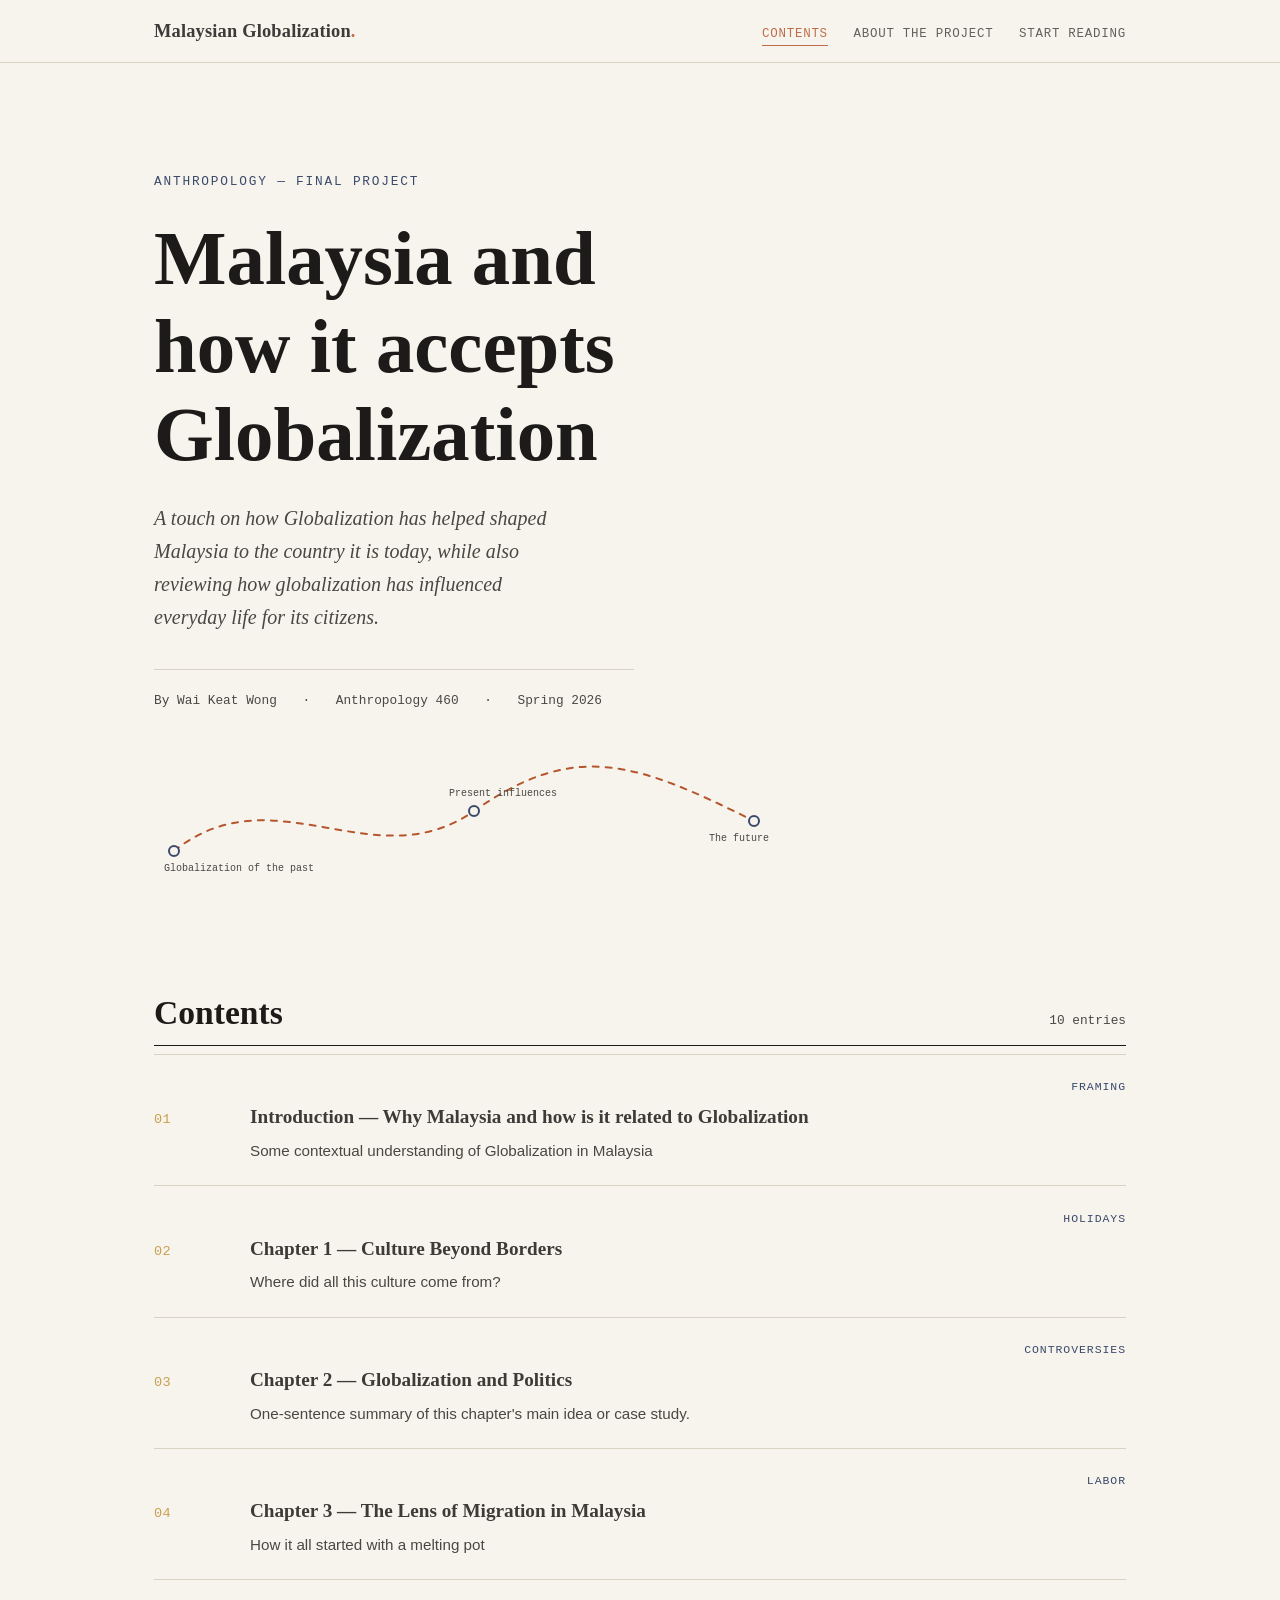
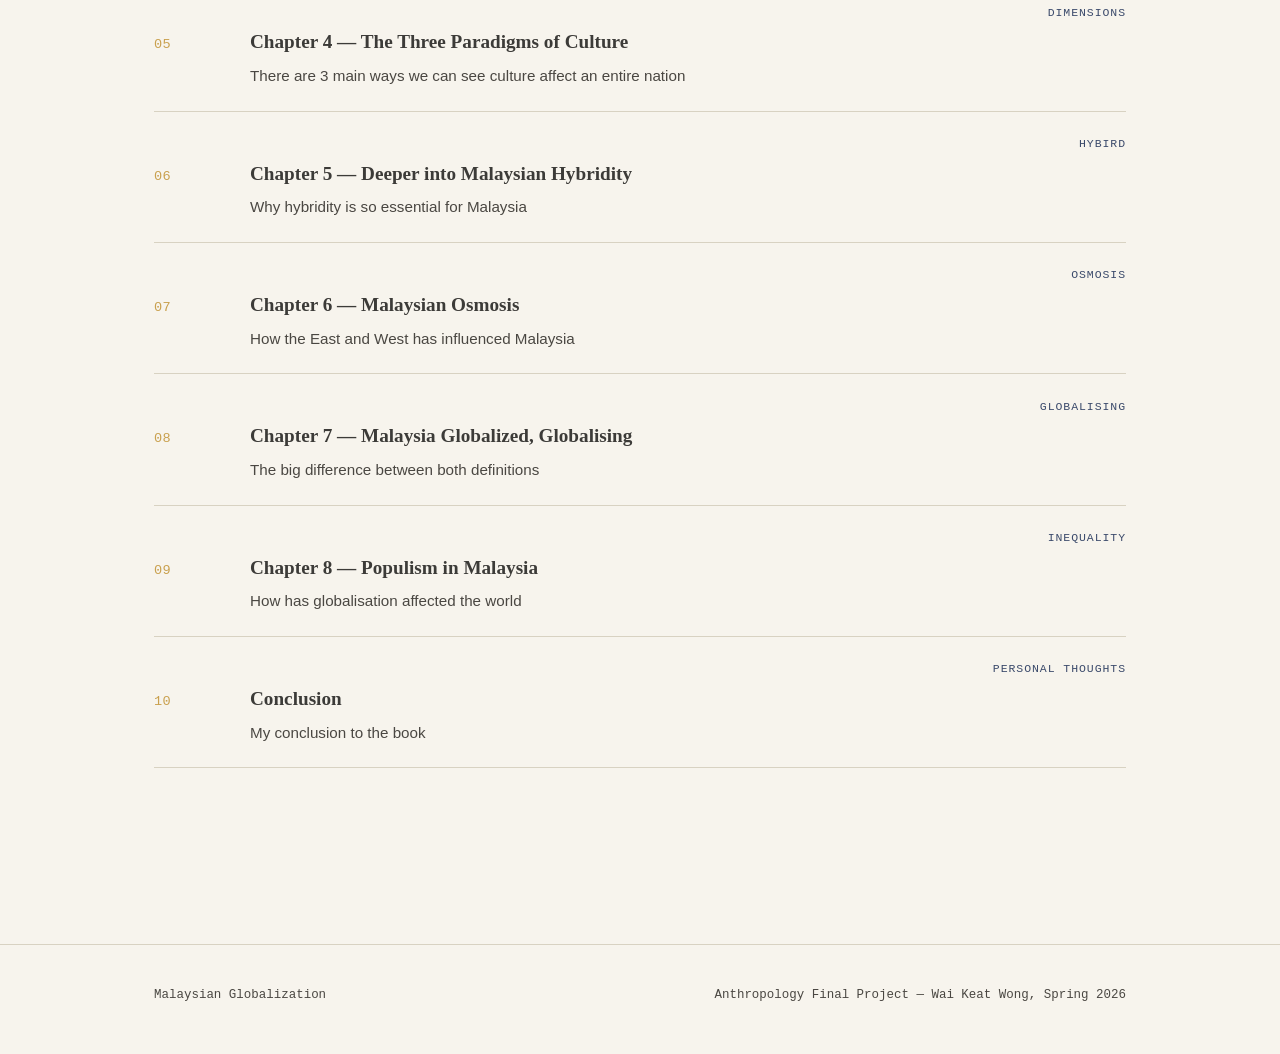
==== commit cfb4cd1f: "Final commit" ====
--- a/index.html
+++ b/index.html
@@ -59,7 +59,7 @@
   <section class="toc">
     <div class="toc__heading">
       <h2>Contents</h2>
-      <span class="toc__count">12 entries</span>
+      <span class="toc__count">10 entries</span>
     </div>
 
     <div class="entry-list">
@@ -132,7 +132,7 @@
         <span class="entry-row__coord">08</span>
         <div>
           <h3 class="entry-row__title"><a href="pages/chapter-08.html">Chapter 7 — Malaysia Globalized, Globalising</a></h3>
-          <p class="entry-row__dek">One-sentence summary of this chapter's main idea or case study.</p>
+          <p class="entry-row__dek">The big difference between both definitions</p>
         </div>
         <span class="entry-row__tag">Globalising</span>
       </div>
@@ -140,8 +140,8 @@
       <div class="entry-row">
         <span class="entry-row__coord">09</span>
         <div>
-          <h3 class="entry-row__title"><a href="pages/chapter-09.html">Chapter 8 — [Chapter Title]</a></h3>
-          <p class="entry-row__dek">One-sentence summary of this chapter's main idea or case study.</p>
+          <h3 class="entry-row__title"><a href="pages/chapter-09.html">Chapter 8 — Populism in Malaysia</a></h3>
+          <p class="entry-row__dek">How has globalisation affected the world</p>
         </div>
         <span class="entry-row__tag">Inequality</span>
       </div>
@@ -149,10 +149,10 @@
       <div class="entry-row">
         <span class="entry-row__coord">10</span>
         <div>
-          <h3 class="entry-row__title"><a href="pages/chapter-10.html">Chapter 9 — [Chapter Title]</a></h3>
-          <p class="entry-row__dek">One-sentence summary of this chapter's main idea or case study.</p>
+          <h3 class="entry-row__title"><a href="pages/chapter-10.html">Conclusion</a></h3>
+          <p class="entry-row__dek">My conclusion to the book</p>
         </div>
-        <span class="entry-row__tag">Environment</span>
+        <span class="entry-row__tag">Personal thoughts</span>
       </div>
     </div>
   </section>
